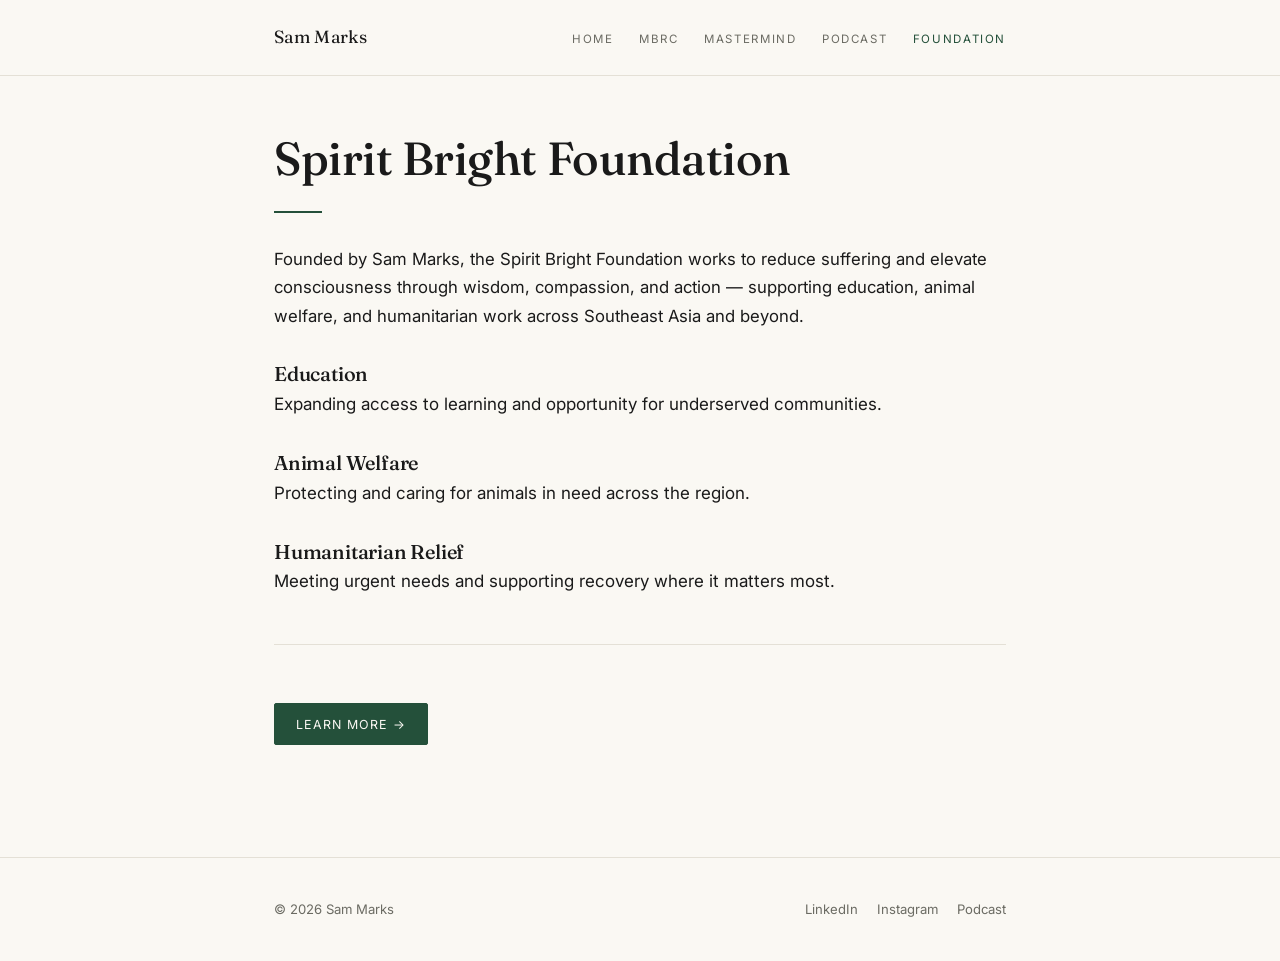
==== foundation.html @ 4464c9ee "Homepage: thumbnail portrait, Founder/Investor/Philanthropist headline + Spirit Bright, private inve" ====
<!DOCTYPE html>
<html lang="en">
<head>
  <meta charset="utf-8">
  <meta name="viewport" content="width=device-width, initial-scale=1">
  <title>Spirit Bright Foundation — Sam Marks</title>
  <meta name="description" content="Spirit Bright Foundation — reducing suffering and elevating consciousness through wisdom, compassion, and action.">
  <link rel="preconnect" href="https://fonts.googleapis.com">
  <link rel="preconnect" href="https://fonts.gstatic.com" crossorigin>
  <link href="https://fonts.googleapis.com/css2?family=Fraunces:opsz,wght@9..144,400;9..144,500&family=Inter:wght@400;500&display=swap" rel="stylesheet">
  <link rel="stylesheet" href="styles.css">
</head>
<body>
  <header class="site-header">
    <nav class="nav" aria-label="Primary">
      <a class="brand" href="index.html">Sam Marks</a>
      <button class="nav-toggle" aria-label="Menu" aria-controls="nav-links" aria-expanded="false">
        <span></span><span></span><span></span>
      </button>
      <ul class="nav-links" id="nav-links">
        <li><a href="index.html">Home</a></li>
        <li><a href="mbrc.html">MBRC</a></li>
        <li><a href="mastermind.html">Mastermind</a></li>
        <li><a href="podcast.html">Podcast</a></li>
        <li><a href="foundation.html" class="active">Foundation</a></li>
      </ul>
    </nav>
  </header>

  <main>
    <div class="wrap">
      <h1>Spirit Bright Foundation</h1>
      <hr class="accent-rule">

      <p class="lead">Founded by Sam Marks, the Spirit Bright Foundation works to reduce suffering and elevate consciousness through wisdom, compassion, and action — supporting education, animal welfare, and humanitarian work across Southeast Asia and beyond.</p>

      <div class="pillar">
        <h3>Education</h3>
        <p>Expanding access to learning and opportunity for underserved communities.</p>
      </div>

      <div class="pillar">
        <h3>Animal Welfare</h3>
        <p>Protecting and caring for animals in need across the region.</p>
      </div>

      <div class="pillar">
        <h3>Humanitarian Relief</h3>
        <p>Meeting urgent needs and supporting recovery where it matters most.</p>
      </div>

      <hr class="rule">
      <a class="btn" href="https://spiritbright.org" target="_blank" rel="noopener">Learn more →</a>
    </div>
  </main>

  <footer class="site-footer">
    <div class="footer-inner">
      <span>© 2026 Sam Marks</span>
      <span class="footer-links">
        <a href="https://www.linkedin.com/in/sammarks1" target="_blank" rel="noopener">LinkedIn</a>
        <a href="https://www.instagram.com/sammarks12/" target="_blank" rel="noopener">Instagram</a>
        <a href="https://investlikeaboss.com" target="_blank" rel="noopener">Podcast</a>
      </span>
    </div>
  </footer>

  <script src="nav.js"></script>
</body>
</html>
---- styles.css ----
/* Sam Marks — quiet-authority v1 */
:root {
  --ivory: #FAF8F3;
  --ink: #1A1A1A;
  --forest: #24503A;
  --muted: #6B6B63;
  --rule: #E4E0D6;
  --maxw: 780px;
}

* { box-sizing: border-box; }

html { -webkit-text-size-adjust: 100%; }

body {
  margin: 0;
  background: var(--ivory);
  color: var(--ink);
  font-family: "Inter", -apple-system, BlinkMacSystemFont, "Segoe UI", Roboto, Helvetica, Arial, sans-serif;
  font-size: 17px;
  line-height: 1.7;
  -webkit-font-smoothing: antialiased;
  text-rendering: optimizeLegibility;
}

h1, h2, h3 {
  font-family: "Fraunces", "Cormorant Garamond", Georgia, "Times New Roman", serif;
  font-weight: 500;
  color: var(--ink);
  line-height: 1.15;
  letter-spacing: -0.01em;
}

h1 { font-size: 2.9rem; margin: 0 0 0.5rem; }
h2 { font-size: 1.7rem; margin: 3rem 0 1rem; }
h3 { font-size: 1.25rem; margin: 2rem 0 0.4rem; }

p { margin: 0 0 1.2rem; }

a {
  color: var(--forest);
  text-decoration: none;
  border-bottom: 1px solid rgba(36, 80, 58, 0.28);
  transition: border-color 0.2s ease;
}
a:hover { border-bottom-color: var(--forest); }

.wrap {
  max-width: var(--maxw);
  margin: 0 auto;
  padding: 0 1.5rem;
}

.site-header {
  border-bottom: 1px solid var(--rule);
  background: var(--ivory);
}
.nav {
  max-width: var(--maxw);
  margin: 0 auto;
  padding: 1.4rem 1.5rem;
  display: flex;
  align-items: center;
  justify-content: space-between;
  gap: 1rem;
}
.brand {
  font-family: "Fraunces", Georgia, serif;
  font-size: 1.1rem;
  letter-spacing: 0.02em;
  color: var(--ink);
  border-bottom: none;
}
.brand:hover { border-bottom: none; }

.nav-links {
  display: flex;
  gap: 1.6rem;
  list-style: none;
  margin: 0;
  padding: 0;
}
.nav-links a {
  color: var(--muted);
  font-size: 0.72rem;
  letter-spacing: 0.14em;
  text-transform: uppercase;
  border-bottom: none;
  padding-bottom: 2px;
}
.nav-links a:hover,
.nav-links a.active {
  color: var(--forest);
}

.nav-toggle {
  display: none;
  background: none;
  border: none;
  cursor: pointer;
  padding: 0.4rem;
  width: 40px;
  height: 40px;
}
.nav-toggle span {
  display: block;
  width: 22px;
  height: 1.5px;
  background: var(--ink);
  margin: 5px 0;
  transition: transform 0.2s ease, opacity 0.2s ease;
}
.nav-toggle[aria-expanded="true"] span:nth-child(1) { transform: translateY(6.5px) rotate(45deg); }
.nav-toggle[aria-expanded="true"] span:nth-child(2) { opacity: 0; }
.nav-toggle[aria-expanded="true"] span:nth-child(3) { transform: translateY(-6.5px) rotate(-45deg); }

main {
  padding: 3.5rem 0 4rem;
}

.tagline {
  font-size: 1.15rem;
  color: var(--ink);
  margin: 0 0 0.4rem;
}
.subtle {
  color: var(--muted);
  font-size: 1rem;
}
.lead {
  font-size: 1.05rem;
}

.rule {
  border: none;
  border-top: 1px solid var(--rule);
  margin: 3rem 0;
}
.accent-rule {
  width: 48px;
  border: none;
  border-top: 2px solid var(--forest);
  margin: 1.6rem 0 2rem;
  text-align: left;
}

.portrait {
  border: 1px solid var(--rule);
  background: #F4F0E6;
  border-radius: 4px;
  aspect-ratio: 4 / 5;
  max-width: 260px;
  margin: 2rem 0;
  display: flex;
  align-items: center;
  justify-content: center;
  color: var(--muted);
  font-size: 0.72rem;
  letter-spacing: 0.12em;
  text-transform: uppercase;
}
.portrait img {
  width: 100%;
  height: 100%;
  object-fit: cover;
  border-radius: 4px;
  display: block;
}

.ventures {
  list-style: none;
  margin: 1rem 0 0;
  padding: 0;
}
.ventures li {
  padding: 0.75rem 0;
  border-bottom: 1px solid var(--rule);
}
.ventures .name { color: var(--ink); font-weight: 500; }
.ventures .meta { color: var(--muted); font-size: 0.92rem; }

.bullets {
  padding-left: 1.1rem;
  margin: 1rem 0;
}
.bullets li { margin: 0.4rem 0; }

.featured {
  color: var(--muted);
  font-size: 0.9rem;
  letter-spacing: 0.04em;
  filter: grayscale(100%);
}
.featured a { color: var(--muted); border-bottom-color: rgba(107,107,99,0.4); }
.featured a:hover { color: var(--forest); }

.btn {
  display: inline-block;
  margin-top: 0.6rem;
  padding: 0.6rem 1.3rem;
  background: var(--forest);
  color: var(--ivory);
  font-size: 0.78rem;
  letter-spacing: 0.08em;
  text-transform: uppercase;
  border: 1px solid var(--forest);
  border-radius: 2px;
}
.btn:hover { background: #1d4230; border-bottom-color: #1d4230; }

.pillar { margin: 2rem 0; }
.pillar h3 { margin-bottom: 0.3rem; }

.listen {
  list-style: none;
  padding: 0;
  margin: 1.5rem 0;
}
.listen li { padding: 0.5rem 0; border-bottom: 1px solid var(--rule); }

.site-footer {
  border-top: 1px solid var(--rule);
  margin-top: 3rem;
  padding: 2.5rem 0;
}
.footer-inner {
  max-width: var(--maxw);
  margin: 0 auto;
  padding: 0 1.5rem;
  display: flex;
  flex-wrap: wrap;
  gap: 1rem 2rem;
  align-items: center;
  justify-content: space-between;
  font-size: 0.82rem;
  color: var(--muted);
}
.footer-inner a {
  color: var(--muted);
  border-bottom: none;
  margin-right: 1.2rem;
  font-size: 0.82rem;
}
.footer-inner a:last-child { margin-right: 0; }
.footer-inner a:hover { color: var(--forest); }
.footer-links { display: flex; flex-wrap: wrap; gap: 0.2rem 0; }

@media (max-width: 640px) {
  h1 { font-size: 2.3rem; }
  h2 { font-size: 1.45rem; }
  body { font-size: 16px; }

  .nav-toggle { display: block; }
  .nav-links {
    position: absolute;
    top: 68px;
    left: 0;
    right: 0;
    flex-direction: column;
    gap: 0;
    background: var(--ivory);
    border-bottom: 1px solid var(--rule);
    padding: 0.5rem 1.5rem 1rem;
    display: none;
    z-index: 20;
  }
  .nav-links.open { display: flex; }
  .nav-links li { padding: 0.55rem 0; }
  .nav { position: relative; }

  .footer-inner { flex-direction: column; align-items: flex-start; }
}

/* Mastermind application form */
.apply-form {
  margin: 1.5rem 0 0;
  max-width: 560px;
}
.apply-form .field {
  margin: 0 0 1.3rem;
}
.apply-form label {
  display: block;
  font-size: 0.72rem;
  letter-spacing: 0.12em;
  text-transform: uppercase;
  color: var(--muted);
  margin: 0 0 0.45rem;
}
.apply-form .req { color: var(--forest); }
.apply-form input,
.apply-form textarea {
  width: 100%;
  font-family: inherit;
  font-size: 1rem;
  color: var(--ink);
  background: #FFFDF9;
  border: 1px solid var(--rule);
  border-radius: 3px;
  padding: 0.7rem 0.85rem;
  line-height: 1.5;
  transition: border-color 0.2s ease;
}
.apply-form textarea { resize: vertical; }
.apply-form input:focus,
.apply-form textarea:focus {
  outline: none;
  border-color: var(--forest);
}
.apply-form .btn {
  border: 1px solid var(--forest);
  cursor: pointer;
}
.apply-form .btn:disabled { opacity: 0.6; cursor: default; }
.form-error {
  color: #8a2f24;
  font-size: 0.9rem;
  margin: 0 0 1rem;
}
.apply-thanks {
  margin: 2rem 0;
  padding: 1.6rem 1.5rem;
  background: #F4F0E6;
  border: 1px solid var(--rule);
  border-left: 3px solid var(--forest);
  border-radius: 3px;
}
.apply-thanks p { margin: 0; color: var(--ink); }


/* Hero thumbnail + name (2026-08-31) */
.hero-head { display: flex; align-items: center; gap: 1.1rem; margin: 0 0 0.6rem; }
.avatar { width: 88px; height: 88px; border-radius: 50%; object-fit: cover; border: 1px solid var(--rule); flex: 0 0 auto; }
.hero-name h1 { margin: 0; }
.hero-name .tagline { margin: 0.2rem 0 0; }
@media (max-width: 640px) { .avatar { width: 66px; height: 66px; } .hero-head { gap: 0.9rem; } }
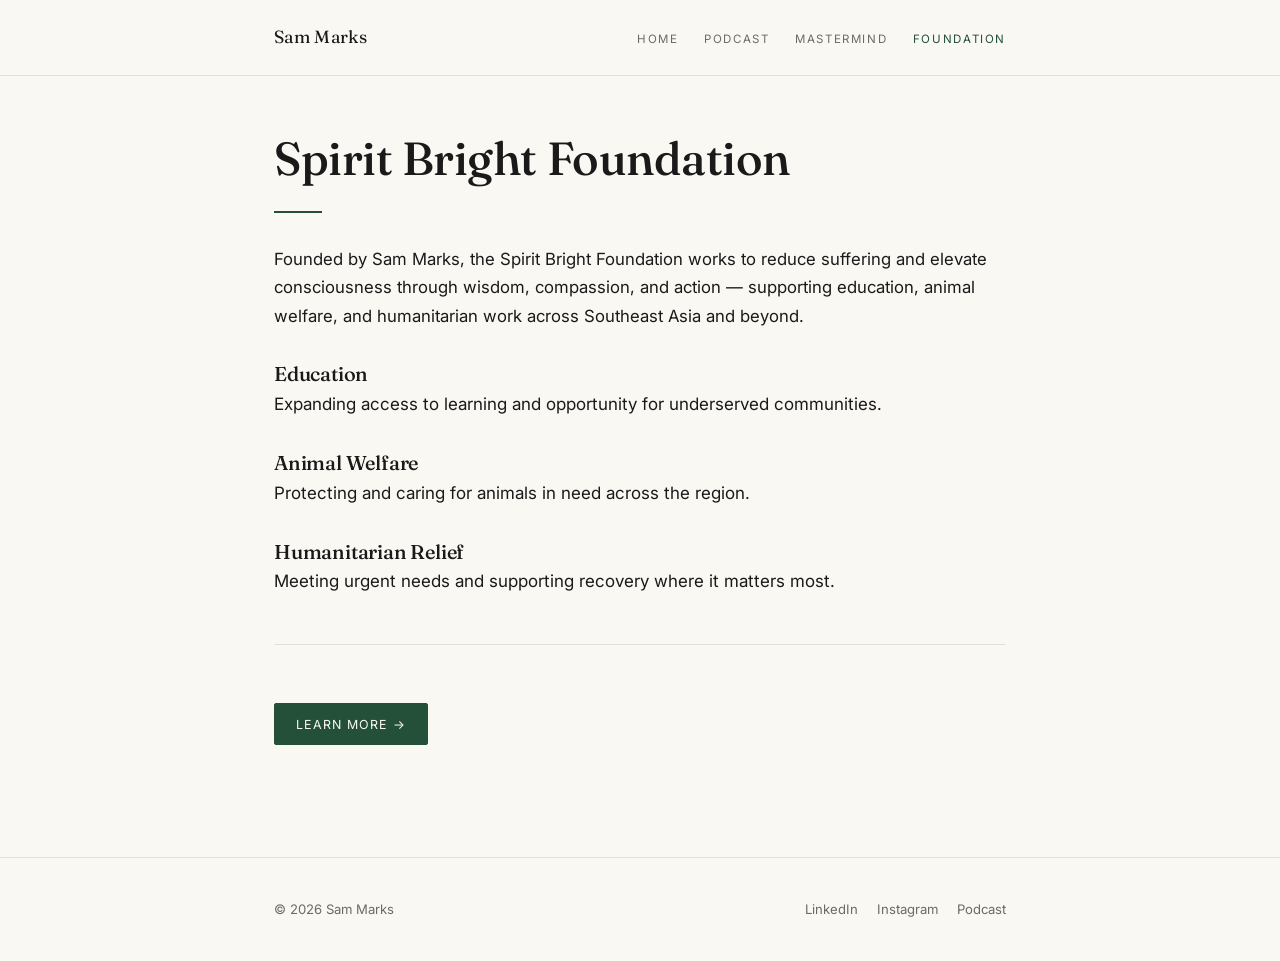
==== commit d08d1b5a: "Retire MBRC from nav (redirect stub → mastermind); normalize GreekFaces → TheGreekFaces.com; add pre" ====
--- a/foundation.html
+++ b/foundation.html
@@ -3,12 +3,24 @@
 <head>
   <meta charset="utf-8">
   <meta name="viewport" content="width=device-width, initial-scale=1">
-  <title>Spirit Bright Foundation — Sam Marks</title>
+  <title>Spirit Bright Foundation — Education, Animal Welfare &amp; Humanitarian Work | Sam Marks</title>
   <meta name="description" content="Spirit Bright Foundation — reducing suffering and elevating consciousness through wisdom, compassion, and action.">
   <link rel="preconnect" href="https://fonts.googleapis.com">
   <link rel="preconnect" href="https://fonts.gstatic.com" crossorigin>
   <link href="https://fonts.googleapis.com/css2?family=Fraunces:opsz,wght@9..144,400;9..144,500&family=Inter:wght@400;500&display=swap" rel="stylesheet">
   <link rel="stylesheet" href="styles.css">
+  <link rel="canonical" href="https://sammarks.co/foundation.html">
+  <link rel="icon" href="/favicon.svg" type="image/svg+xml">
+  <meta property="og:type" content="website">
+  <meta property="og:site_name" content="Sam Marks — Founder, Investor & Host of Invest Like a Boss">
+  <meta property="og:title" content="Spirit Bright Foundation — Education, Animal Welfare & Humanitarian Work | Sam Marks">
+  <meta property="og:description" content="Spirit Bright Foundation — reducing suffering and elevating consciousness through wisdom, compassion, and action.">
+  <meta property="og:url" content="https://sammarks.co/foundation.html">
+  <meta property="og:image" content="https://sammarks.co/portrait.jpg">
+  <meta name="twitter:card" content="summary_large_image">
+  <meta name="twitter:title" content="Spirit Bright Foundation — Education, Animal Welfare & Humanitarian Work | Sam Marks">
+  <meta name="twitter:description" content="Spirit Bright Foundation — reducing suffering and elevating consciousness through wisdom, compassion, and action.">
+  <meta name="twitter:image" content="https://sammarks.co/portrait.jpg">
 </head>
 <body>
   <header class="site-header">
@@ -19,9 +31,8 @@
       </button>
       <ul class="nav-links" id="nav-links">
         <li><a href="index.html">Home</a></li>
-        <li><a href="mbrc.html">MBRC</a></li>
+        <li><a href="podcast.html">Podcast</a></li>
         <li><a href="mastermind.html">Mastermind</a></li>
-        <li><a href="podcast.html">Podcast</a></li>
         <li><a href="foundation.html" class="active">Foundation</a></li>
       </ul>
     </nav>
@@ -66,5 +77,7 @@
   </footer>
 
   <script src="nav.js"></script>
+  <script defer src="/_vercel/insights/script.js"></script>
+  <script defer src="/_vercel/speed-insights/script.js"></script>
 </body>
 </html>
--- a/styles.css
+++ b/styles.css
@@ -334,3 +334,30 @@
 .hero-name h1 { margin: 0; }
 .hero-name .tagline { margin: 0.2rem 0 0; }
 @media (max-width: 640px) { .avatar { width: 66px; height: 66px; } .hero-head { gap: 0.9rem; } }
+
+/* Automatic dark mode — follows the device/browser night setting (2026-09-19) */
+:root { color-scheme: light dark; }
+
+@media (prefers-color-scheme: dark) {
+  :root {
+    --ivory: #171814;   /* warm near-black background */
+    --ink:   #ECE7DB;   /* warm off-white text (not pure white, less glare) */
+    --forest: #8FC3A6;  /* lightened sage accent for contrast on dark */
+    --muted: #9C978A;   /* lighter muted grey */
+    --rule:  #34332C;   /* subtle dark divider */
+  }
+  body { background: var(--ivory); color: var(--ink); }
+
+  /* hardcoded light surfaces -> dark equivalents */
+  .portrait,
+  .apply-thanks { background: #20211B; }
+  .apply-form input,
+  .apply-form textarea { background: #1E1F19; color: var(--ink); }
+  .btn { color: #16130E; }            /* dark text on the light-sage button */
+  .btn:hover { background: #7FB295; border-bottom-color: #7FB295; }
+  .form-error { color: #E29B90; }
+
+  /* link underlines readable on dark */
+  a { border-bottom-color: rgba(143, 195, 166, 0.35); }
+  .featured a { border-bottom-color: rgba(156, 151, 138, 0.4); }
+}
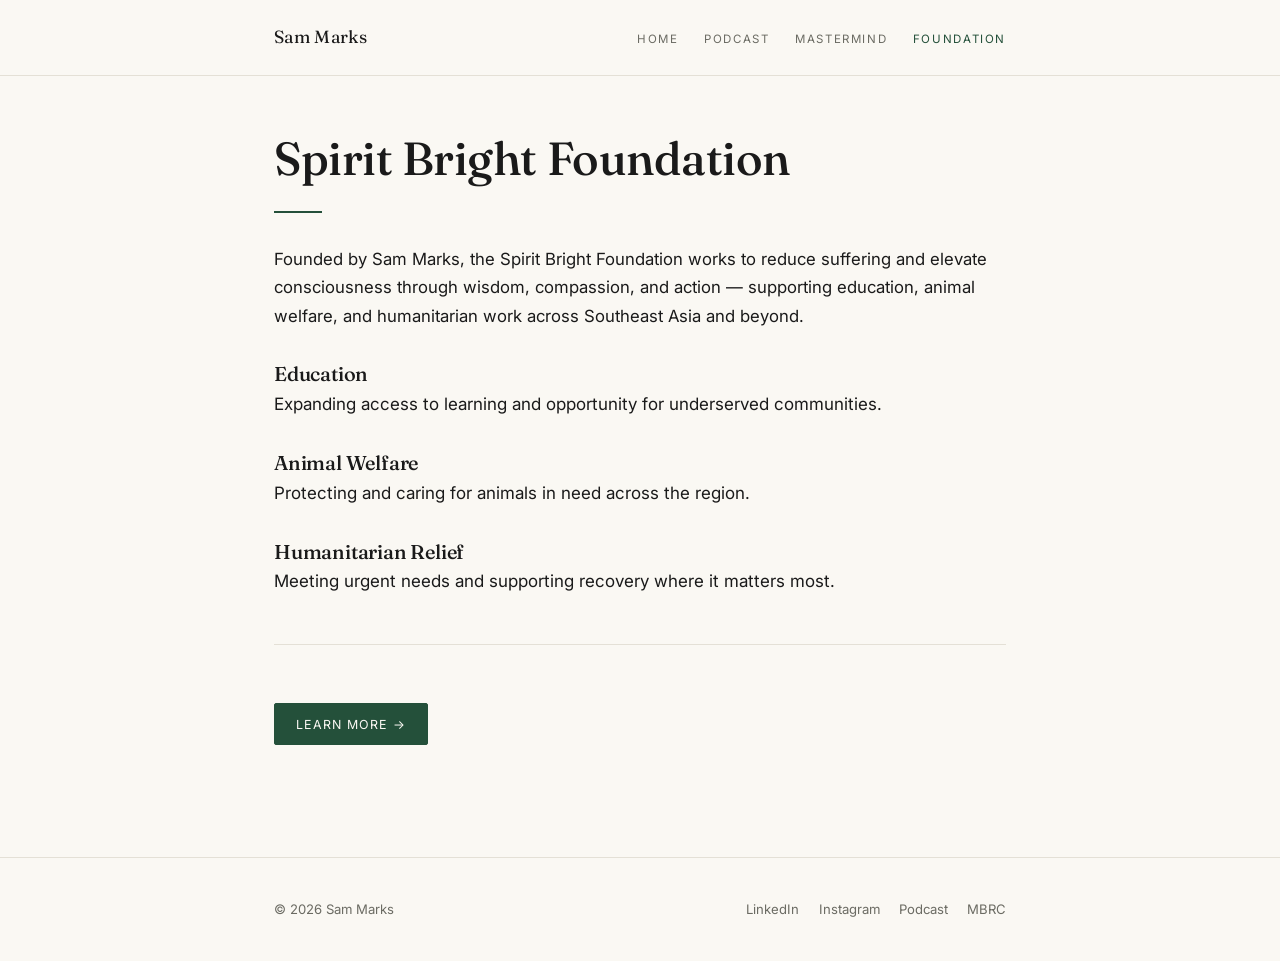
==== commit e525fc45: "sammarks.co: new homepage meta desc; restore MBRC as full linked page (nav+meta+pillar summary); add" ====
--- a/foundation.html
+++ b/foundation.html
@@ -12,7 +12,7 @@
   <link rel="canonical" href="https://sammarks.co/foundation.html">
   <link rel="icon" href="/favicon.svg" type="image/svg+xml">
   <meta property="og:type" content="website">
-  <meta property="og:site_name" content="Sam Marks — Founder, Investor & Host of Invest Like a Boss">
+  <meta property="og:site_name" content="Sam Marks — American Entrepreneur, Founder & Host of Invest Like a Boss">
   <meta property="og:title" content="Spirit Bright Foundation — Education, Animal Welfare & Humanitarian Work | Sam Marks">
   <meta property="og:description" content="Spirit Bright Foundation — reducing suffering and elevating consciousness through wisdom, compassion, and action.">
   <meta property="og:url" content="https://sammarks.co/foundation.html">
@@ -72,6 +72,7 @@
         <a href="https://www.linkedin.com/in/sammarks1" target="_blank" rel="noopener">LinkedIn</a>
         <a href="https://www.instagram.com/sammarks12/" target="_blank" rel="noopener">Instagram</a>
         <a href="https://investlikeaboss.com" target="_blank" rel="noopener">Podcast</a>
+        <a href="mbrc.html">MBRC</a>
       </span>
     </div>
   </footer>
